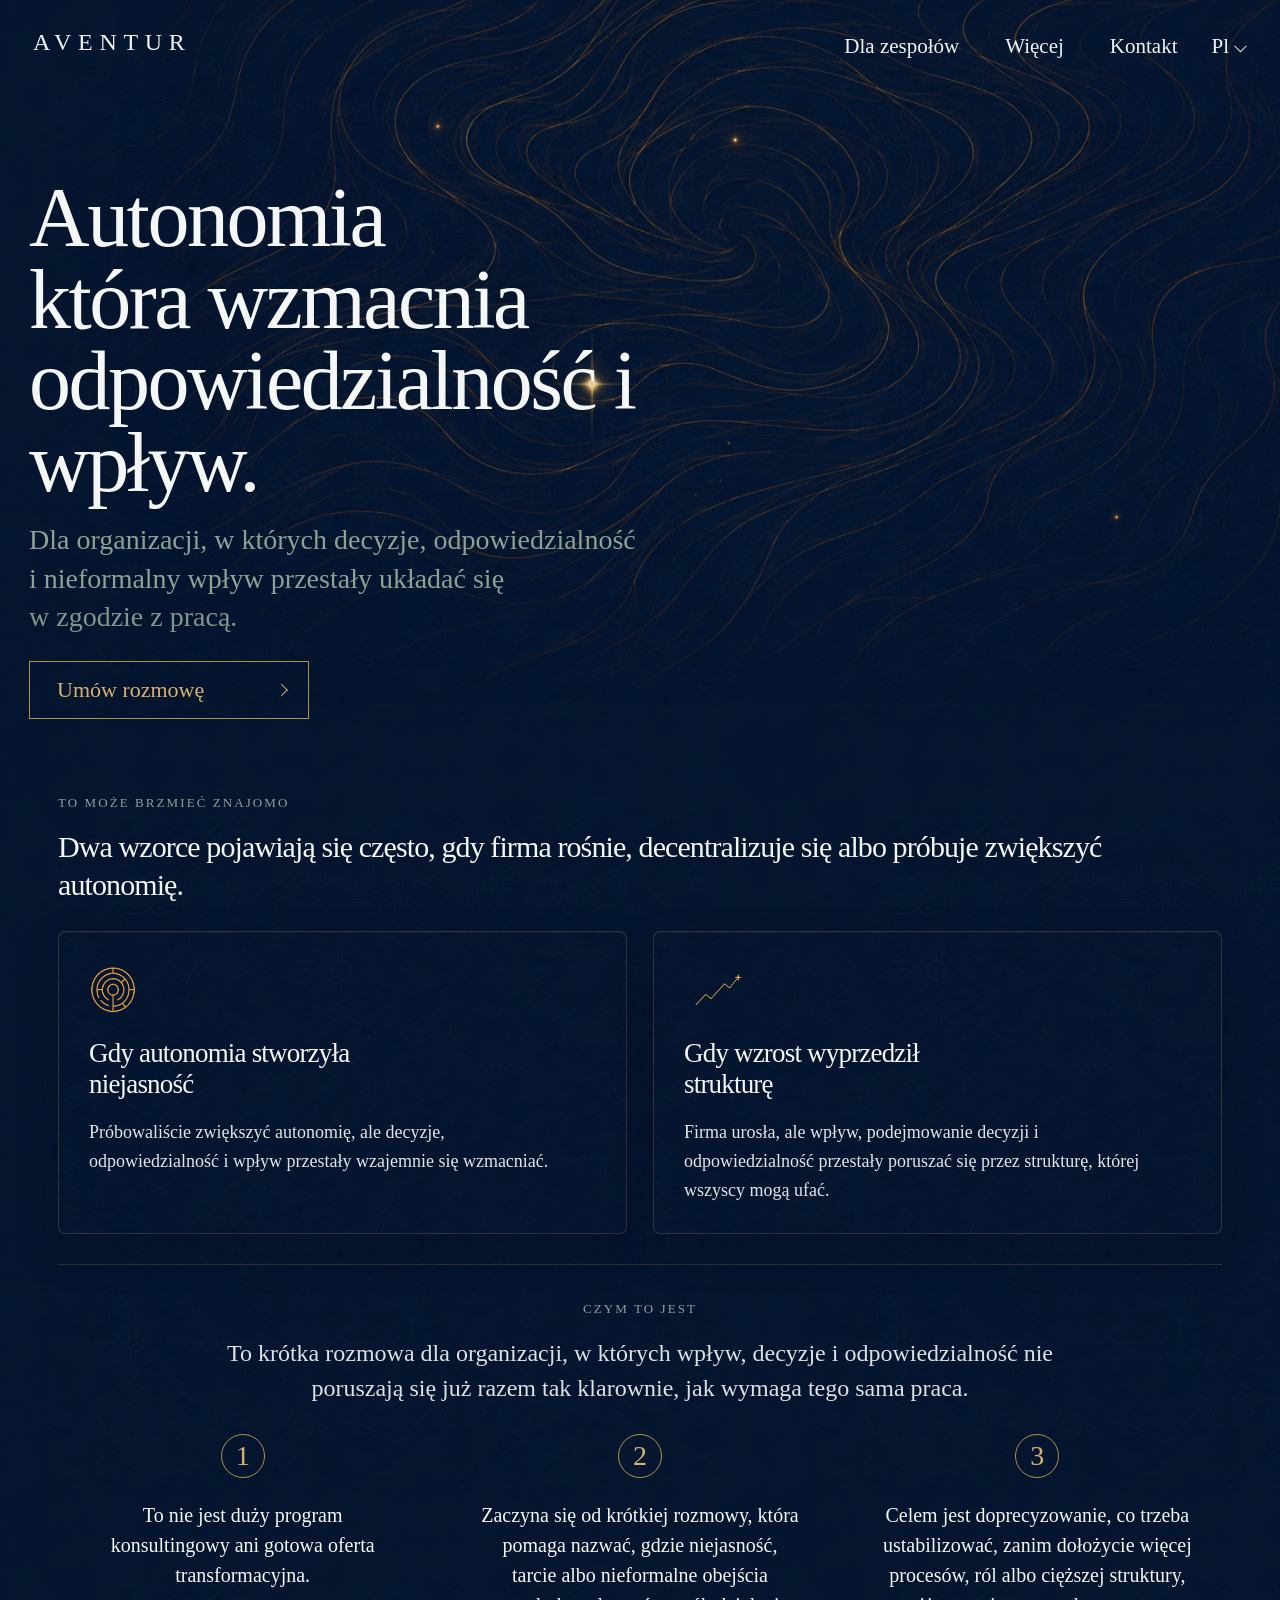
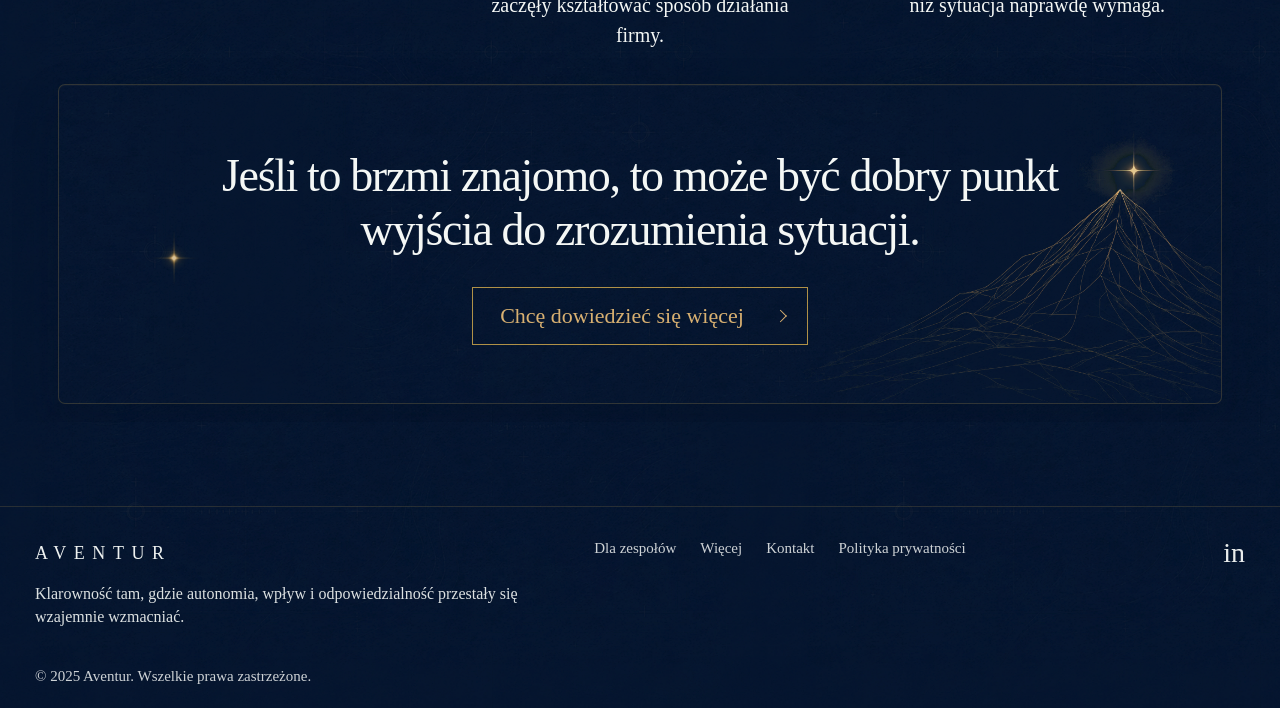
==== pl/index.html @ 3dde77f4 "Publish bilingual Aventur landing site Prepare the GitHub Pages site with Polish as the default entr" ====
<!DOCTYPE html>
<html lang="pl">
  <head>
    <meta charset="UTF-8">
    <meta name="viewport" content="width=device-width, initial-scale=1.0">
    <title>Aventur</title>
    <meta
      name="description"
      content="Aventur pomaga organizacjom odzyskać klarowność tam, gdzie decyzje, odpowiedzialność i wpływ przestały iść razem z pracą."
    >
    <link rel="canonical" href="https://aventur.biz/pl/">
    <link rel="alternate" hreflang="pl" href="https://aventur.biz/pl/">
    <link rel="alternate" hreflang="en" href="https://aventur.biz/en/">
    <link rel="alternate" hreflang="x-default" href="https://aventur.biz/pl/">
    <link rel="icon" type="image/png" href="../assets/favicon/favicon2.png">
    <meta name="theme-color" content="#0b0e12">
    <link rel="stylesheet" href="../styles.css">
  </head>
  <body>
    <main class="page-shell" id="top">
      <section class="hero-frame-wrap">
        <div class="hero-frame">
          <div class="hero-art" aria-hidden="true">
            <img
              class="hero-art-image"
              src="../assets/Hero image/aventurine_hero_nebula_alpha_brushed.png"
              alt=""
            >
            <img
              class="hero-art-star"
              src="../assets/logo/aventur-hero-image_cross_star.png"
              alt=""
            >
          </div>

          <header class="site-header">
            <a class="brand" href="#top" aria-label="Strona główna Aventur">
              <span class="brand-text">AVENTUR</span>
            </a>
            <div class="header-actions">
              <nav class="site-nav" aria-label="Główna nawigacja">
                <a href="#for-teams">Dla zespołów</a>
                <a href="#about">Więcej</a>
                <a href="#contact">Kontakt</a>
              </nav>
              <details class="lang-switch">
                <summary class="lang-current">Pl</summary>
                <div class="lang-menu" aria-label="Przełącznik języka">
                  <a class="lang-link" href="../en/" lang="en" hreflang="en">English</a>
                </div>
              </details>
            </div>
          </header>

          <div class="hero-grid">
            <div class="hero-copy">
              <h1>
                <span>Autonomia</span>
                <span>która wzmacnia</span>
                <span>odpowiedzialność i wpływ.</span>
              </h1>
              <p class="hero-support">
                <span>Dla organizacji, w których decyzje, odpowiedzialność</span>
                <span>i nieformalny wpływ przestały układać się</span>
                <span>w zgodzie z pracą.</span>
              </p>
              <a class="hero-cta" href="#contact">Umów rozmowę</a>
            </div>
          </div>

          <section class="recognition" aria-labelledby="recognition-title">
            <p class="section-eyebrow">To może brzmieć znajomo</p>
            <h2 class="section-title" id="recognition-title">
              Dwa wzorce pojawiają się często, gdy firma rośnie, decentralizuje się albo
              próbuje zwiększyć autonomię.
            </h2>

            <div class="card-row" id="for-teams">
              <article class="service-card">
                <img
                  class="service-symbol service-symbol--autonomy"
                  src="../assets/Symbols/When autonomy created ambiguity_alpha_crop.png"
                  alt=""
                >
                <h3>Gdy autonomia stworzyła niejasność</h3>
                <p>
                  Próbowaliście zwiększyć autonomię, ale decyzje, odpowiedzialność i wpływ
                  przestały wzajemnie się wzmacniać.
                </p>
              </article>
              <article class="service-card">
                <img
                  class="service-symbol service-symbol--growth"
                  src="../assets/Symbols/When growth outpaced structure_alpha_crop.png"
                  alt=""
                >
                <h3>Gdy wzrost wyprzedził strukturę</h3>
                <p>
                  Firma urosła, ale wpływ, podejmowanie decyzji i odpowiedzialność przestały
                  poruszać się przez strukturę, której wszyscy mogą ufać.
                </p>
              </article>
            </div>
          </section>

          <section class="what-this-is" id="about" aria-labelledby="what-this-is-title">
            <h2 class="section-eyebrow section-eyebrow--centered" id="what-this-is-title">
              Czym to jest
            </h2>
            <p class="what-this-is-intro">
              To krótka rozmowa dla organizacji, w których wpływ, decyzje i odpowiedzialność
              nie poruszają się już razem tak klarownie, jak wymaga tego sama praca.
            </p>
            <div class="steps-row">
              <article class="step-card">
                <span class="step-number">1</span>
                <p>To nie jest duży program konsultingowy ani gotowa oferta transformacyjna.</p>
              </article>
              <article class="step-card">
                <span class="step-number">2</span>
                <p>Zaczyna się od krótkiej rozmowy, która pomaga nazwać, gdzie niejasność, tarcie albo nieformalne obejścia zaczęły kształtować sposób działania firmy.</p>
              </article>
              <article class="step-card">
                <span class="step-number">3</span>
                <p>Celem jest doprecyzowanie, co trzeba ustabilizować, zanim dołożycie więcej procesów, ról albo cięższej struktury, niż sytuacja naprawdę wymaga.</p>
              </article>
            </div>
          </section>

          <section class="contact-panel" id="contact" aria-labelledby="contact-title">
            <div class="contact-panel-art" aria-hidden="true">
              <img
                class="contact-panel-artwork"
                src="../assets/Artwork/Mountain-alpha-5.png"
                alt=""
              >
              <img
                class="contact-panel-star"
                src="../assets/logo/aventur-hero-image_cross_star.png"
                alt=""
              >
            </div>
            <h2 class="contact-title" id="contact-title">
              Jeśli to brzmi znajomo, to może być dobry punkt wyjścia do zrozumienia sytuacji.
            </h2>
            <div class="contact-actions">
              <a class="hero-cta contact-cta" href="mailto:hello@aventur.biz">Chcę dowiedzieć się więcej</a>
            </div>
          </section>
        </div>
      </section>

      <footer class="site-footer" aria-label="Stopka">
        <div class="footer-inner">
          <div class="footer-grid">
            <div class="footer-brand-block">
              <a class="footer-brand" href="#top" aria-label="Strona główna Aventur">AVENTUR</a>
              <p>Klarowność tam, gdzie autonomia, wpływ i odpowiedzialność przestały się wzajemnie wzmacniać.</p>
            </div>

            <div class="footer-meta">
              <nav class="footer-meta-links" aria-label="Nawigacja w stopce">
                <a href="#for-teams">Dla zespołów</a>
                <a href="#about">Więcej</a>
                <a href="#contact">Kontakt</a>
                <a href="#">Polityka prywatności</a>
              </nav>

              <div class="footer-socials" aria-label="Linki społecznościowe">
                <a href="#" aria-label="LinkedIn">in</a>
              </div>
            </div>
          </div>

          <div class="footer-legal">
            <small>&copy; 2025 Aventur. Wszelkie prawa zastrzeżone.</small>
          </div>
        </div>
      </footer>
    </main>
  </body>
</html>
---- styles.css ----
:root {
  --av-deep-blue: #061a3d;
  --av-mineral-white: #f4f7f5;
  --av-muted-sage: #8aa394;
  --av-mineral-gold: #c8a24a;
  --av-border-light: rgba(244, 247, 245, 0.16);
  --av-shadow: 0 18px 42px rgba(5, 15, 34, 0.2);
  --content-band-max: 1342px;
  --content-min-gutter: 29px;
}

* {
  box-sizing: border-box;
}

body {
  margin: 0;
  min-width: 320px;
  background: var(--av-deep-blue);
  color: var(--av-mineral-white);
  font-family: Georgia, "Times New Roman", serif;
  line-height: 1.6;
}

img {
  display: block;
  max-width: 100%;
}

a {
  color: inherit;
  text-decoration: none;
}

a:focus-visible {
  outline: 2px solid var(--av-mineral-gold);
  outline-offset: 4px;
}

.page-shell {
  min-height: 100vh;
  background-color: var(--av-deep-blue);
  background-image: url("assets/backgrounds/BG_DARK_LEATHER_TILE_1024_source-preserved_v4_quiet.png");
  background-repeat: repeat;
  background-position: left top;
  background-size: 768px 768px;
}

.hero-frame {
  position: relative;
  width: 100%;
  min-height: 618px;
  overflow: hidden;
  padding: 30px 29px 18px;
}

.site-header {
  position: relative;
  z-index: 2;
  display: flex;
  align-items: flex-start;
  justify-content: space-between;
  gap: 2rem;
  padding-left: 4px;
  padding-right: 4px;
}

.brand {
  display: block;
  flex: 0 0 auto;
  line-height: 1;
}

.brand-text {
  display: inline-block;
  color: rgba(244, 247, 245, 0.98);
  font-family: inherit;
  font-size: 24px;
  font-weight: 400;
  letter-spacing: 0.28em;
  text-transform: uppercase;
  white-space: nowrap;
}

.site-nav {
  display: flex;
  flex-wrap: wrap;
  justify-content: flex-end;
  gap: 46px;
  padding-top: 4px;
  color: rgba(244, 247, 245, 0.98);
  font-size: 21px;
  line-height: 1.2;
}

.header-actions {
  display: flex;
  align-items: baseline;
  justify-content: flex-end;
  gap: 34px;
}

.lang-switch {
  position: relative;
  color: rgba(244, 247, 245, 0.98);
  font-size: 21px;
  line-height: 1.2;
}

.lang-switch summary {
  list-style: none;
}

.lang-switch summary::-webkit-details-marker {
  display: none;
}

.lang-current {
  position: relative;
  display: inline-flex;
  align-items: center;
  padding-right: 18px;
  cursor: pointer;
}

.lang-current::after {
  content: "";
  position: absolute;
  right: 2px;
  top: 50%;
  width: 8px;
  height: 8px;
  border-top: 1px solid currentColor;
  border-right: 1px solid currentColor;
  transform: translateY(-60%) rotate(135deg);
}

.lang-switch[open] .lang-current::after {
  transform: translateY(-40%) rotate(-45deg);
}

.lang-menu {
  position: absolute;
  top: calc(100% + 10px);
  right: 0;
  min-width: 56px;
  padding: 10px 12px;
  border: 1px solid rgba(200, 162, 74, 0.22);
  border-radius: 7px;
  background:
    url("assets/backgrounds/BG_DARK_LEATHER_TILE_1024_source-preserved_v4_quiet.png") center/768px 768px repeat,
    linear-gradient(180deg, rgba(11, 34, 74, 0.92) 0%, rgba(8, 26, 58, 0.88) 100%),
    rgba(9, 30, 68, 0.9);
  box-shadow: 0 18px 42px rgba(5, 15, 34, 0.24);
}

.lang-menu .lang-link {
  display: block;
  color: rgba(244, 247, 245, 0.84);
  white-space: nowrap;
}

.lang-link {
  color: rgba(244, 247, 245, 0.84);
}

.hero-grid {
  position: relative;
  z-index: 2;
  display: grid;
  grid-template-columns: minmax(0, 680px) minmax(0, 1fr);
  gap: 20px;
  margin-top: 118px;
}

.hero-copy {
  width: 658px;
  padding-left: max(0px, calc(((100vw - var(--content-band-max)) / 4) - var(--content-min-gutter)));
}

h1,
h2,
h3 {
  margin: 0;
  font-weight: 400;
  letter-spacing: -0.03em;
}

h1 {
  width: 658px;
  max-width: 658px;
  display: flex;
  flex-direction: column;
  font-size: 84px;
  line-height: 0.97;
}

h1 span,
.hero-support span {
  display: block;
  width: 100%;
}

.hero-support {
  width: 613px;
  max-width: 613px;
  margin: 18px 0 0;
  color: var(--av-muted-sage);
  font-size: 28px;
  line-height: 1.38;
}

.hero-support span:last-child {
  color: rgba(138, 163, 148, 0.92);
}

.hero-cta {
  position: relative;
  display: inline-flex;
  align-items: center;
  min-width: 280px;
  margin-top: 24px;
  padding: 15px 63px 15px 27px;
  border: 1px solid rgba(200, 162, 74, 0.88);
  color: #d8b071;
  font-size: 22px;
  line-height: 1.2;
}

.hero-cta::after {
  content: "";
  position: absolute;
  top: 50%;
  transform: translateY(-50%);
}

.hero-cta::after {
  right: 22px;
  width: 8px;
  height: 8px;
  border-top: 1px solid currentColor;
  border-right: 1px solid currentColor;
  transform: translateY(-50%) rotate(45deg);
}

.hero-art {
  position: absolute;
  inset: 0;
  z-index: 1;
  overflow: hidden;
  pointer-events: none;
}

.hero-art-image {
  position: absolute;
  top: -256px;
  right: -118px;
  width: 1280px;
  max-width: none;
}

.hero-art-star {
  position: absolute;
  top: 316px;
  right: 620px;
  width: 136px;
  max-width: none;
}

.recognition {
  position: relative;
  z-index: 2;
  width: 1342px;
  max-width: calc(100% - 58px);
  margin: 74px auto 0;
}

.section-eyebrow {
  margin: 0;
  color: #8aa394;
  font-size: 13px;
  letter-spacing: 0.16em;
  text-transform: uppercase;
}

.section-eyebrow--centered {
  text-align: center;
}

.section-title {
  max-width: 1060px;
  margin-top: 14px;
  font-size: 30px;
  line-height: 1.25;
}

.card-row {
  position: relative;
  z-index: 2;
  display: grid;
  grid-template-columns: repeat(2, minmax(0, 1fr));
  gap: 26px;
  margin-top: 28px;
}

.service-card {
  min-height: 284px;
  padding: 34px 30px 28px;
  border: 1px solid rgba(200, 162, 74, 0.22);
  border-radius: 7px;
  background:
    url("assets/backgrounds/BG_DARK_LEATHER_TILE_1024_source-preserved_v4_quiet.png") center/768px 768px repeat,
    linear-gradient(180deg, rgba(11, 34, 74, 0.38) 0%, rgba(8, 26, 58, 0.3) 100%),
    rgba(9, 30, 68, 0.28);
  box-shadow:
    inset 0 1px 0 rgba(200, 162, 74, 0.05),
    0 18px 42px rgba(5, 15, 34, 0.24);
}

.service-symbol {
  width: 48px;
  height: 48px;
  margin-bottom: 24px;
  object-fit: contain;
}

.service-symbol--growth {
  width: 68px;
}

.service-card h3 {
  max-width: 280px;
  font-size: 27px;
  line-height: 1.14;
}

.service-card p {
  max-width: 460px;
  margin: 18px 0 0;
  color: rgba(244, 247, 245, 0.92);
  font-size: 18px;
  line-height: 1.62;
}

.what-this-is {
  position: relative;
  z-index: 2;
  width: 1342px;
  max-width: calc(100% - 58px);
  margin: 30px auto 0;
  padding: 34px 0 0;
  border-top: 1px solid rgba(200, 162, 74, 0.18);
}

.what-this-is-intro {
  max-width: 900px;
  margin: 16px auto 0;
  text-align: center;
  color: rgba(244, 247, 245, 0.9);
  font-size: 24px;
  line-height: 1.45;
}

.steps-row {
  display: grid;
  grid-template-columns: repeat(3, minmax(0, 1fr));
  gap: 28px;
  margin-top: 28px;
}

.step-card {
  text-align: center;
}

.step-number {
  display: inline-flex;
  align-items: center;
  justify-content: center;
  width: 44px;
  height: 44px;
  border: 1px solid rgba(200, 162, 74, 0.88);
  border-radius: 50%;
  color: #d8b071;
  font-size: 28px;
  line-height: 1;
}

.step-card p {
  max-width: 320px;
  margin: 22px auto 0;
  font-size: 20px;
  line-height: 1.5;
}

.contact-panel {
  position: relative;
  z-index: 2;
  width: 1342px;
  max-width: calc(100% - 58px);
  margin: 34px auto 0;
  padding: 64px 48px 58px;
  border: 1px solid rgba(200, 162, 74, 0.22);
  border-radius: 7px;
  background:
    url("assets/backgrounds/BG_DARK_LEATHER_TILE_1024_source-preserved_v4_quiet.png") center/768px 768px repeat,
    linear-gradient(180deg, rgba(11, 34, 74, 0.34) 0%, rgba(8, 26, 58, 0.28) 100%),
    rgba(9, 30, 68, 0.26);
  box-shadow:
    inset 0 1px 0 rgba(200, 162, 74, 0.05),
    0 20px 46px rgba(5, 15, 34, 0.22);
  text-align: center;
  overflow: hidden;
}

.contact-panel-art {
  position: absolute;
  inset: 0;
  pointer-events: none;
}

.contact-panel-artwork {
  position: absolute;
  right: 0;
  bottom: 0;
  width: min(44%, 520px);
  max-height: calc(100% - 36px);
  max-width: none;
  object-fit: contain;
  object-position: right bottom;
  opacity: 0.9;
}

.contact-panel-star {
  position: absolute;
  left: 82px;
  top: 140px;
  width: 66px;
  max-width: none;
  opacity: 0.95;
}

.contact-title {
  max-width: 930px;
  margin: 0 auto;
  font-size: 46px;
  line-height: 1.18;
  position: relative;
  z-index: 1;
}

.contact-cta {
  margin-top: 0;
}

.contact-actions {
  display: flex;
  flex-direction: column;
  align-items: center;
  margin-top: 30px;
  position: relative;
  z-index: 1;
}

.contact-email {
  display: inline-block;
  margin-top: 22px;
  color: #aeb78a;
  font-size: 21px;
  line-height: 1.25;
}

.site-footer {
  margin-top: 84px;
  border-top: 1px solid rgba(200, 162, 74, 0.18);
}

.footer-inner {
  width: min(1440px, calc(100% - 70px));
  margin: 0 auto;
}

.footer-grid {
  display: grid;
  grid-template-columns: 1.1fr 1.4fr;
  gap: 48px;
  align-items: start;
  padding: 30px 0 24px;
}

.footer-brand-block {
  padding-top: 2px;
}

.footer-brand {
  display: inline-block;
  color: rgba(244, 247, 245, 0.98);
  font-size: 18px;
  letter-spacing: 0.42em;
  text-transform: uppercase;
}

.footer-brand-block p,
.footer-email,
.footer-legal small {
  display: block;
  margin: 14px 0 0;
  color: rgba(244, 247, 245, 0.9);
  font-size: 16px;
  line-height: 1.45;
}

.footer-email {
  color: #aeb78a;
}

.footer-meta {
  display: flex;
  align-items: flex-start;
  justify-content: space-between;
  gap: 24px;
  margin-top: 2px;
}

.footer-meta-links,
.footer-socials {
  display: flex;
  align-items: center;
  gap: 24px;
  flex-wrap: wrap;
}

.footer-meta a,
.footer-legal small {
  color: rgba(244, 247, 245, 0.84);
  font-size: 15px;
  line-height: 1.3;
}

.footer-socials a {
  min-width: 20px;
  color: rgba(244, 247, 245, 0.96);
  font-size: 28px;
  line-height: 1;
  text-align: center;
}

.footer-legal {
  padding: 0 0 22px;
}

@media (max-width: 1180px) and (min-width: 901px) {
  .hero-art-star {
    top: 348px;
    right: 420px;
    width: 120px;
  }
}

@media (max-width: 900px) {
  .hero-frame {
    min-height: auto;
    padding: 20px 18px 18px;
  }

  .hero-grid,
  .card-row {
    display: block;
  }

  .site-header,
  .header-actions {
    display: block;
  }

  .site-nav {
    gap: 20px;
    margin-top: 16px;
  }

  .lang-switch {
    margin-top: 14px;
    font-size: 18px;
  }

  .lang-menu {
    left: 0;
    right: auto;
  }

  .hero-copy,
  .card-row {
    padding-left: 0;
  }

  .footer-inner {
    width: calc(100% - 36px);
  }

  .hero-copy,
  h1,
  .hero-support {
    width: 100%;
    max-width: 392px;
  }

  .hero-grid {
    margin-top: 42px;
  }

  .recognition,
  .what-this-is,
  .contact-panel {
    width: calc(100% - 36px);
  }

  .hero-art {
    inset: 0;
    min-height: 0;
    margin-top: 0;
  }

  .hero-art-image {
    position: absolute;
    top: -120px;
    right: -180px;
    width: min(120vw, 780px);
    max-width: none;
  }

  .hero-art-star {
    top: 232px;
    right: 180px;
    width: 104px;
  }

  .card-row {
    grid-template-columns: 1fr;
  }

  .steps-row,
  .footer-grid,
  .footer-meta {
    display: block;
  }

  .recognition {
    margin-top: 52px;
  }

  .section-title {
    font-size: 26px;
  }

  .what-this-is {
    margin-top: 24px;
  }

  .what-this-is-intro {
    font-size: 21px;
  }

  .step-card + .step-card {
    margin-top: 28px;
  }

  .contact-panel {
    padding: 44px 24px 40px;
  }

  .contact-panel-artwork {
    right: 0;
    bottom: 0;
    width: min(62%, 340px);
    max-height: calc(100% - 24px);
  }

  .contact-panel-star {
    left: 28px;
    top: 118px;
    width: 48px;
  }

  .contact-title {
    font-size: 34px;
  }

  .contact-email {
    font-size: 18px;
  }

  .footer-grid {
    padding-top: 24px;
  }

  .footer-meta {
    margin-top: 24px;
  }

  .footer-socials {
    margin-top: 18px;
  }
}

@media (max-width: 640px) {
  .brand-text {
    font-size: 15px;
  }

  .site-nav {
    font-size: 14px;
    gap: 16px;
  }

  .lang-switch {
    font-size: 13px;
  }

  h1 {
    font-size: 48px;
  }

  .hero-support {
    font-size: 20px;
  }

  .hero-art-image {
    top: -76px;
    right: -158px;
    width: min(132vw, 640px);
  }

  .hero-art-star {
    top: 214px;
    right: 126px;
    width: 84px;
  }
}
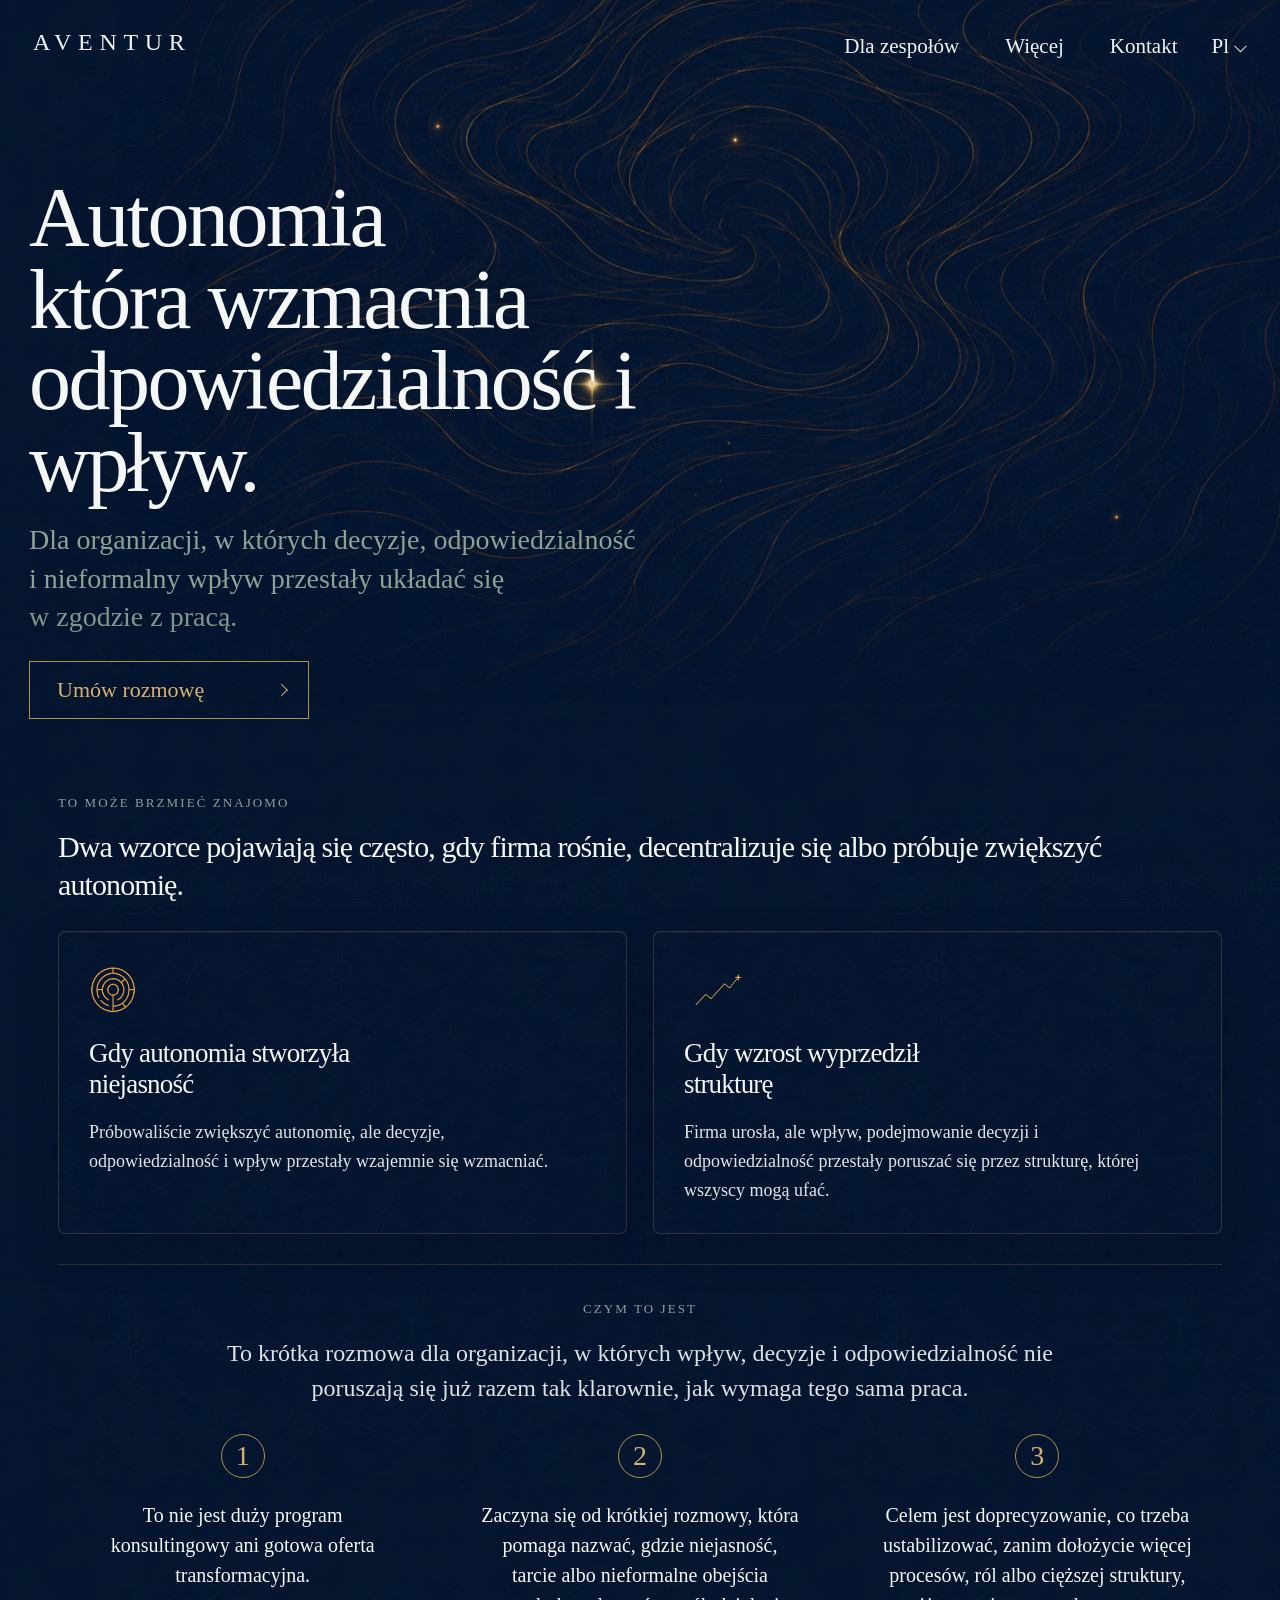
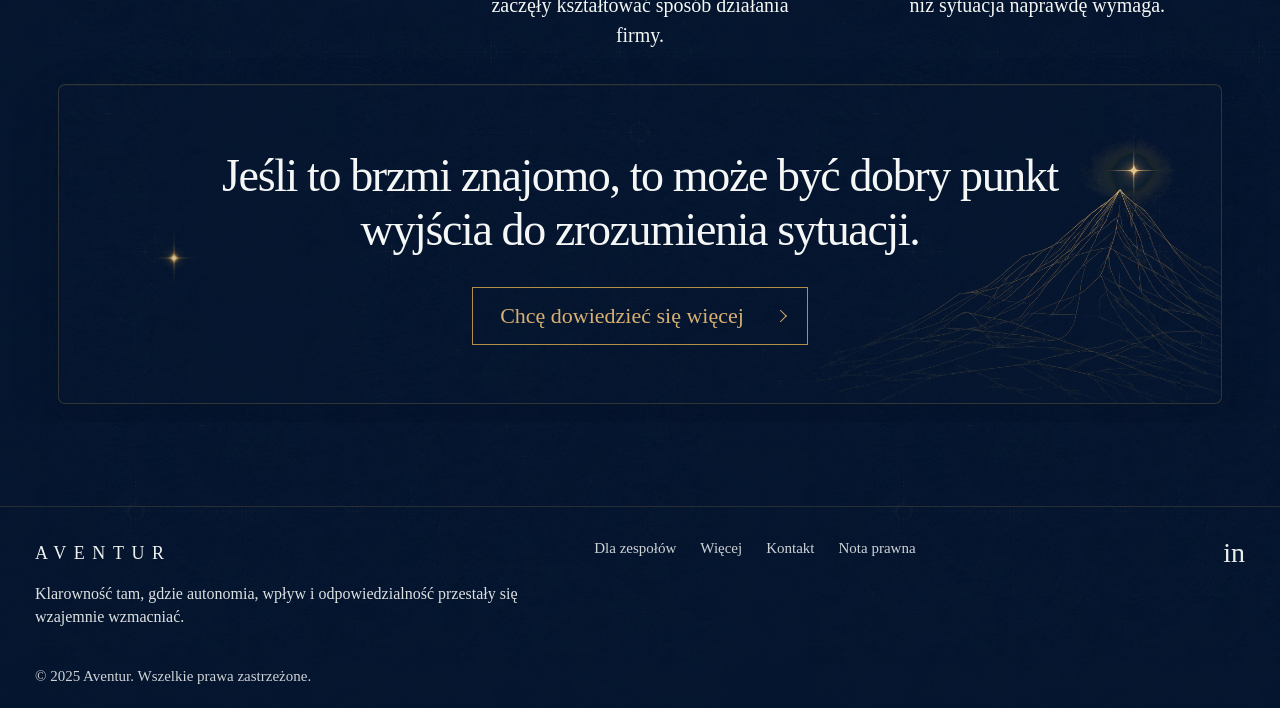
==== commit e19591d1: "Add legal pages" ====
--- a/pl/index.html
+++ b/pl/index.html
@@ -163,7 +163,7 @@
                 <a href="#for-teams">Dla zespołów</a>
                 <a href="#about">Więcej</a>
                 <a href="#contact">Kontakt</a>
-                <a href="#">Polityka prywatności</a>
+                <a href="./legal/">Nota prawna</a>
               </nav>
 
               <div class="footer-socials" aria-label="Linki społecznościowe">
--- a/styles.css
+++ b/styles.css
@@ -301,6 +301,12 @@
   grid-template-columns: repeat(2, minmax(0, 1fr));
   gap: 26px;
   margin-top: 28px;
+}
+
+.card-row[id],
+.what-this-is[id],
+.contact-panel[id] {
+  scroll-margin-top: 24vh;
 }
 
 .service-card {
@@ -390,6 +396,24 @@
   margin: 22px auto 0;
   font-size: 20px;
   line-height: 1.5;
+}
+
+/* Legal pages: keep long-form text readable and not forced into card widths. */
+.legal-page .steps-row {
+  grid-template-columns: 1fr;
+  width: min(1040px, calc(100% - 58px));
+  margin-left: auto;
+  margin-right: auto;
+}
+
+.legal-page .step-card {
+  text-align: left;
+}
+
+.legal-page .step-card p {
+  max-width: none;
+  margin-left: 0;
+  margin-right: 0;
 }
 
 .contact-panel {
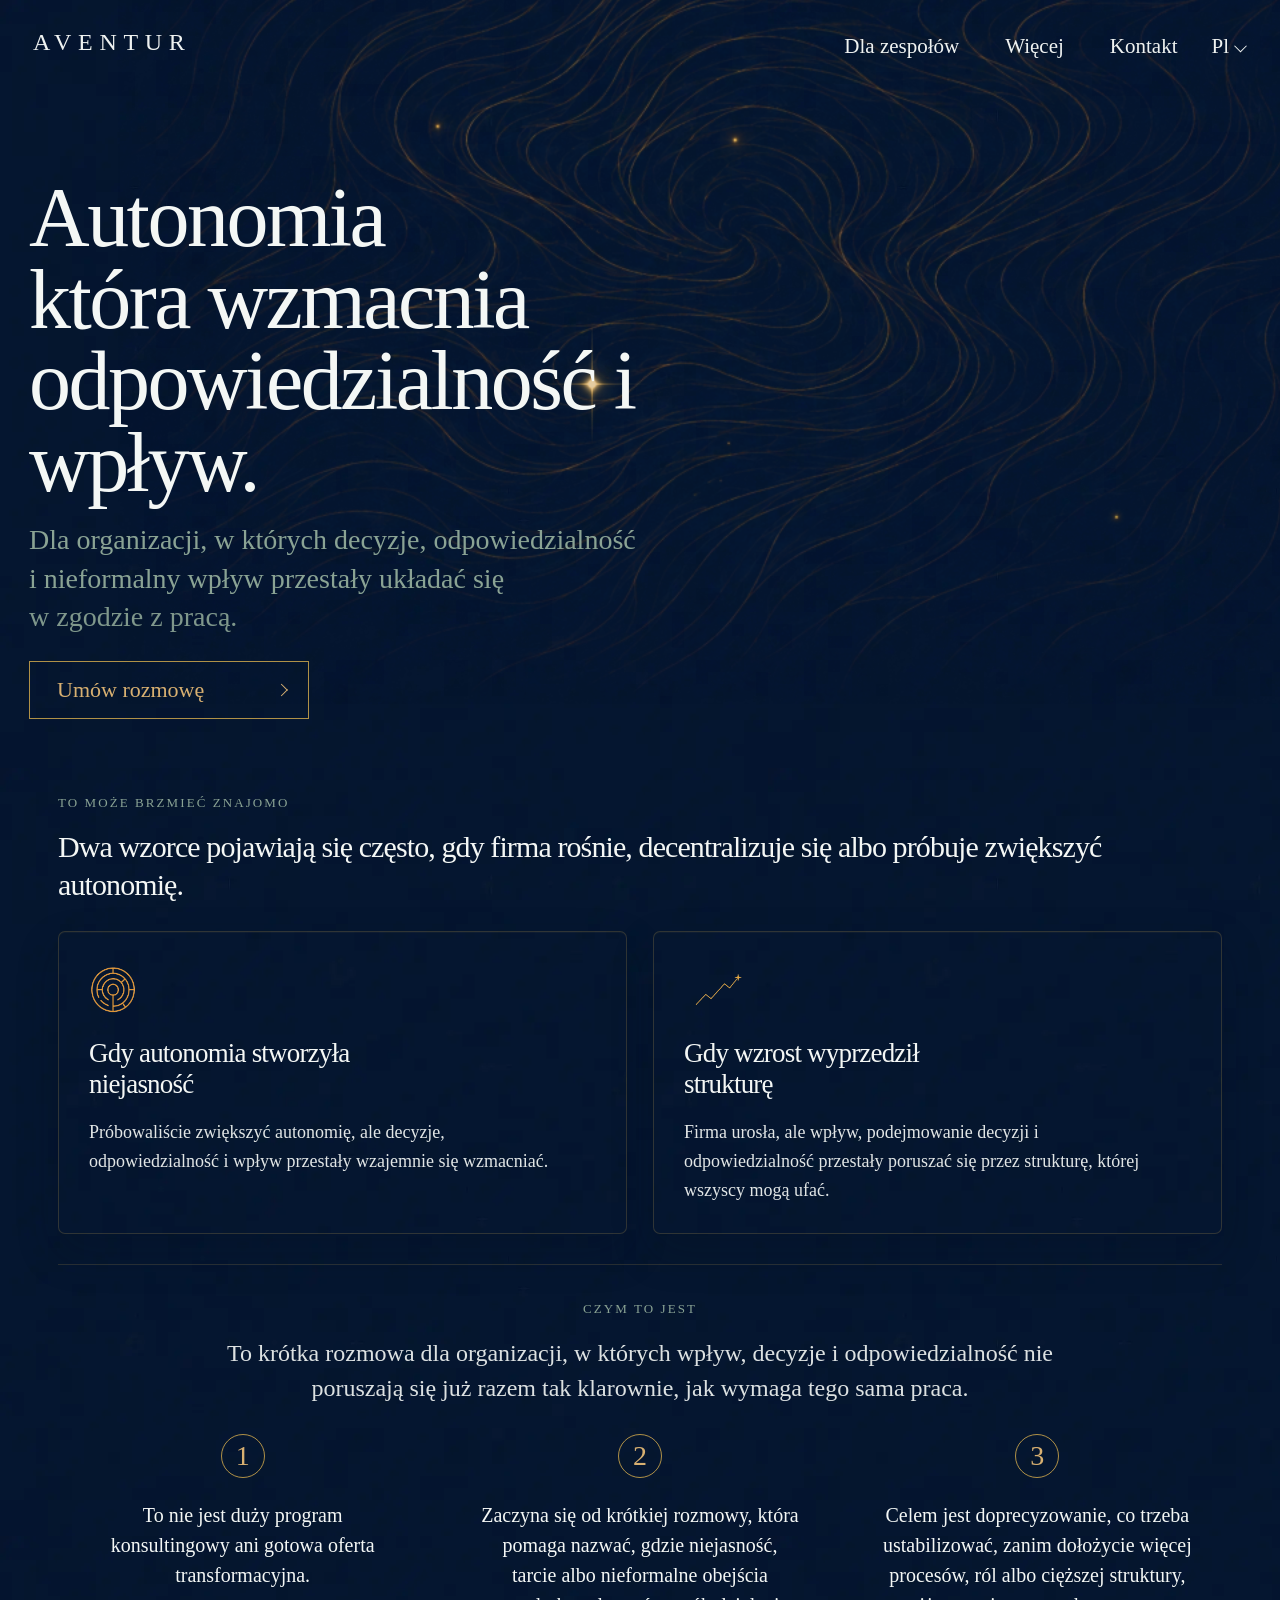
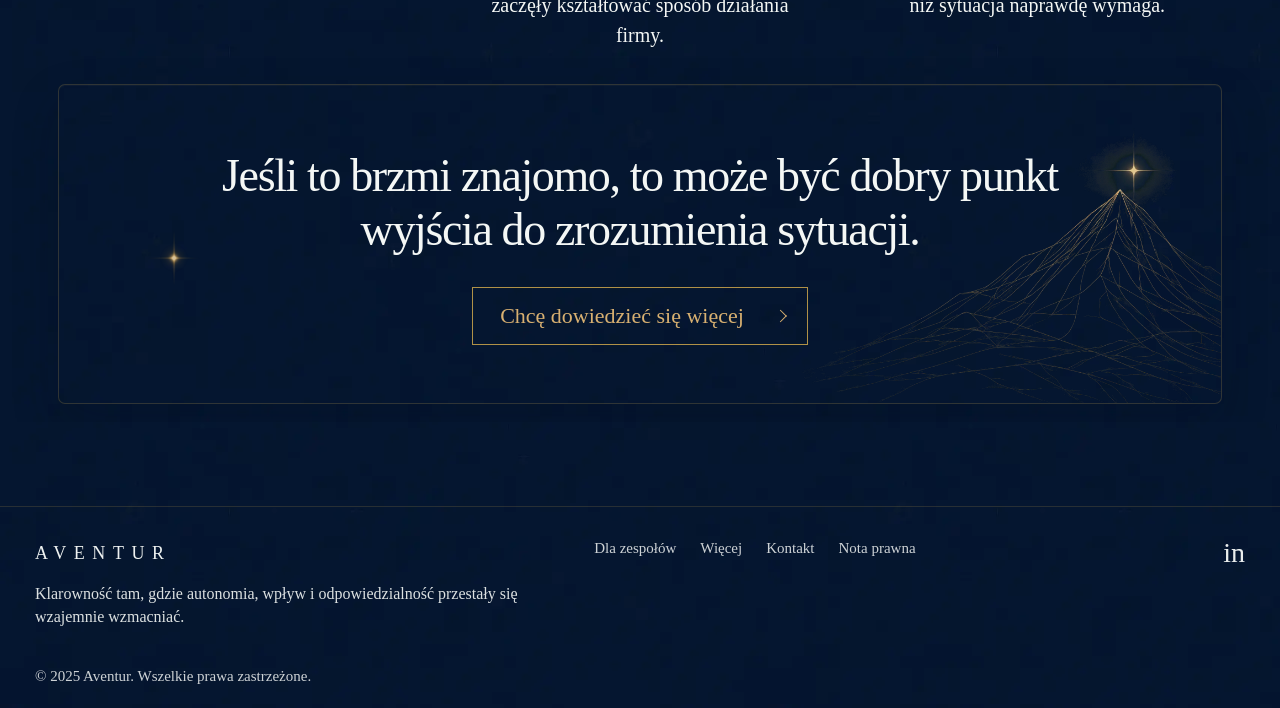
==== commit 86420039: "Optimize image assets for faster loads Add WebP variants (including a smaller hero image), lazy-load" ====
--- a/pl/index.html
+++ b/pl/index.html
@@ -23,8 +23,9 @@
           <div class="hero-art" aria-hidden="true">
             <img
               class="hero-art-image"
-              src="../assets/Hero image/aventurine_hero_nebula_alpha_brushed.png"
+              src="../assets/Hero image/aventurine_hero_nebula_alpha_brushed_960.webp"
               alt=""
+              fetchpriority="high"
             >
             <img
               class="hero-art-star"
@@ -81,6 +82,7 @@
                   class="service-symbol service-symbol--autonomy"
                   src="../assets/Symbols/When autonomy created ambiguity_alpha_crop.png"
                   alt=""
+                  loading="lazy"
                 >
                 <h3>Gdy autonomia stworzyła niejasność</h3>
                 <p>
@@ -93,6 +95,7 @@
                   class="service-symbol service-symbol--growth"
                   src="../assets/Symbols/When growth outpaced structure_alpha_crop.png"
                   alt=""
+                  loading="lazy"
                 >
                 <h3>Gdy wzrost wyprzedził strukturę</h3>
                 <p>
@@ -131,8 +134,9 @@
             <div class="contact-panel-art" aria-hidden="true">
               <img
                 class="contact-panel-artwork"
-                src="../assets/Artwork/Mountain-alpha-5.png"
+                src="../assets/Artwork/Mountain-alpha-5.webp"
                 alt=""
+                loading="lazy"
               >
               <img
                 class="contact-panel-star"
--- a/styles.css
+++ b/styles.css
@@ -40,7 +40,7 @@
 .page-shell {
   min-height: 100vh;
   background-color: var(--av-deep-blue);
-  background-image: url("assets/backgrounds/BG_DARK_LEATHER_TILE_1024_source-preserved_v4_quiet.png");
+  background-image: url("assets/backgrounds/BG_DARK_LEATHER_TILE_1024_source-preserved_v4_quiet.webp");
   background-repeat: repeat;
   background-position: left top;
   background-size: 768px 768px;
@@ -148,7 +148,7 @@
   border: 1px solid rgba(200, 162, 74, 0.22);
   border-radius: 7px;
   background:
-    url("assets/backgrounds/BG_DARK_LEATHER_TILE_1024_source-preserved_v4_quiet.png") center/768px 768px repeat,
+    url("assets/backgrounds/BG_DARK_LEATHER_TILE_1024_source-preserved_v4_quiet.webp") center/768px 768px repeat,
     linear-gradient(180deg, rgba(11, 34, 74, 0.92) 0%, rgba(8, 26, 58, 0.88) 100%),
     rgba(9, 30, 68, 0.9);
   box-shadow: 0 18px 42px rgba(5, 15, 34, 0.24);
@@ -315,7 +315,7 @@
   border: 1px solid rgba(200, 162, 74, 0.22);
   border-radius: 7px;
   background:
-    url("assets/backgrounds/BG_DARK_LEATHER_TILE_1024_source-preserved_v4_quiet.png") center/768px 768px repeat,
+    url("assets/backgrounds/BG_DARK_LEATHER_TILE_1024_source-preserved_v4_quiet.webp") center/768px 768px repeat,
     linear-gradient(180deg, rgba(11, 34, 74, 0.38) 0%, rgba(8, 26, 58, 0.3) 100%),
     rgba(9, 30, 68, 0.28);
   box-shadow:
@@ -426,7 +426,7 @@
   border: 1px solid rgba(200, 162, 74, 0.22);
   border-radius: 7px;
   background:
-    url("assets/backgrounds/BG_DARK_LEATHER_TILE_1024_source-preserved_v4_quiet.png") center/768px 768px repeat,
+    url("assets/backgrounds/BG_DARK_LEATHER_TILE_1024_source-preserved_v4_quiet.webp") center/768px 768px repeat,
     linear-gradient(180deg, rgba(11, 34, 74, 0.34) 0%, rgba(8, 26, 58, 0.28) 100%),
     rgba(9, 30, 68, 0.26);
   box-shadow:
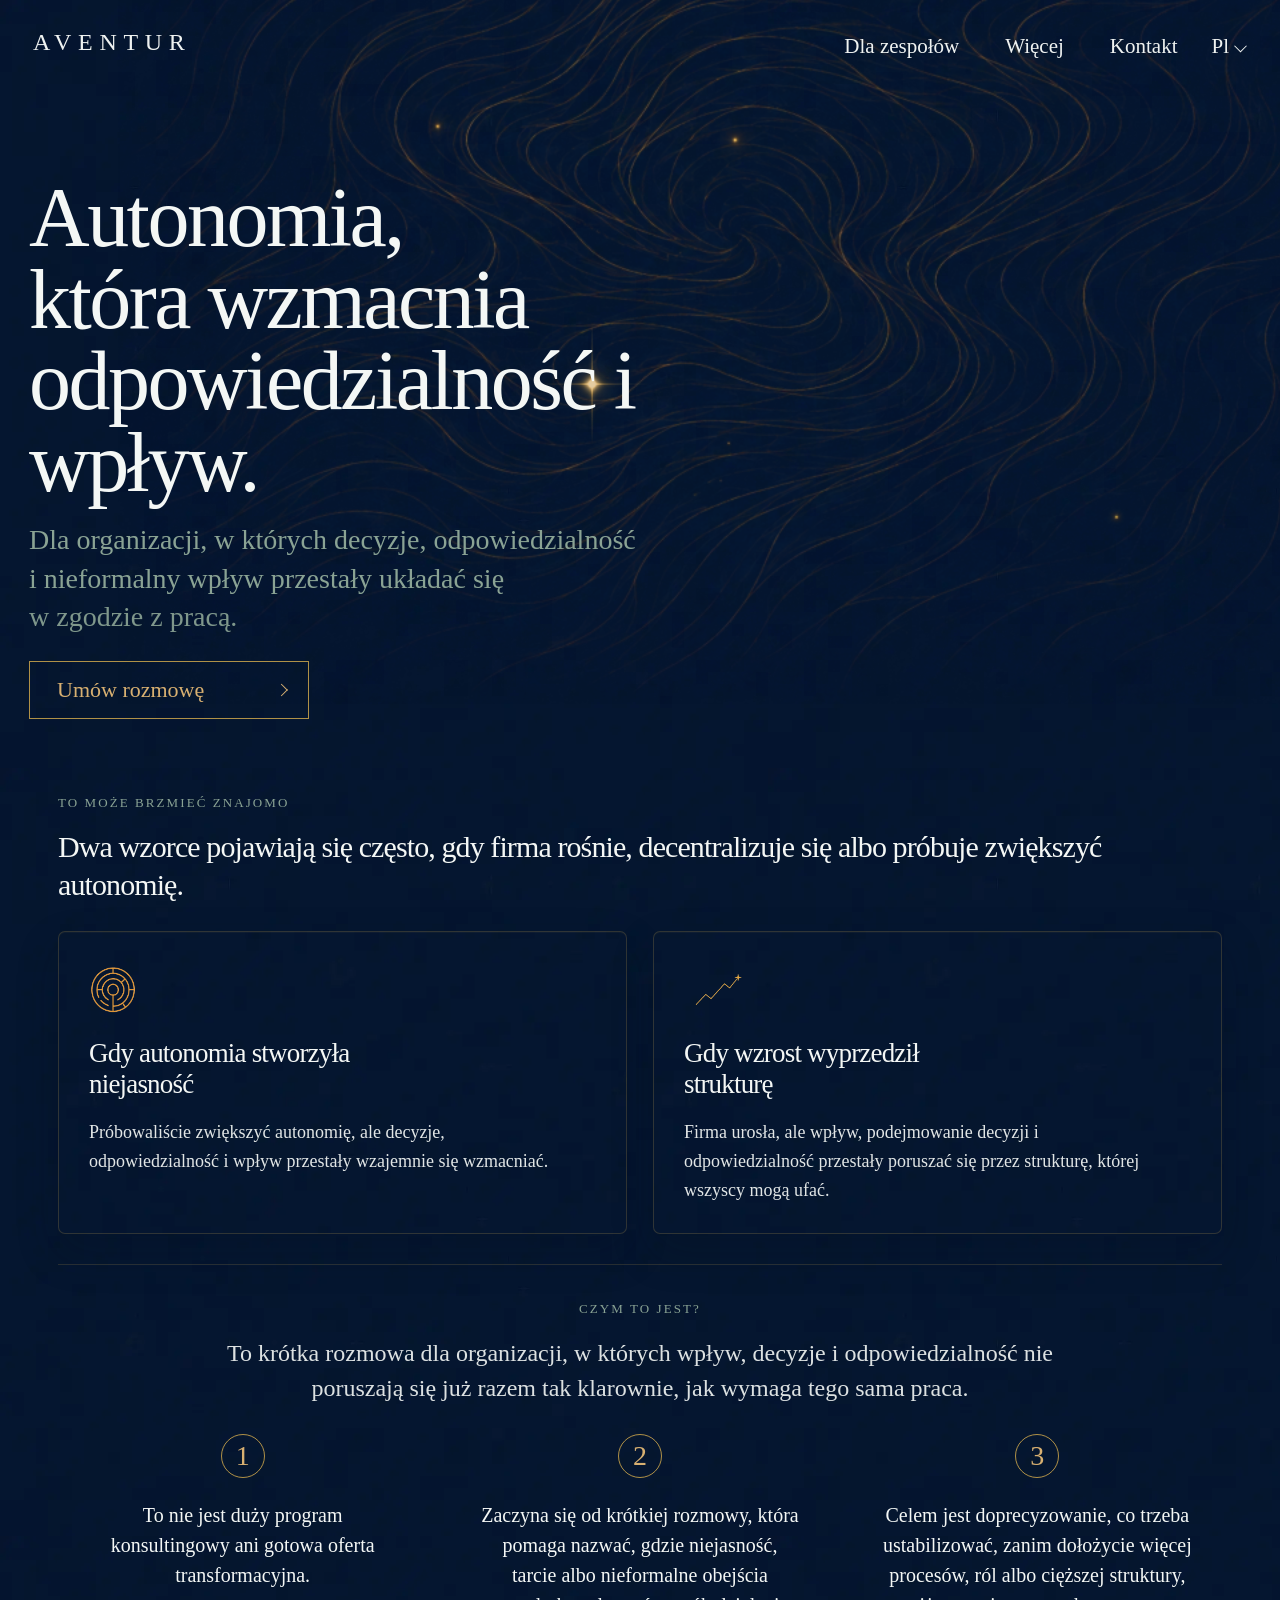
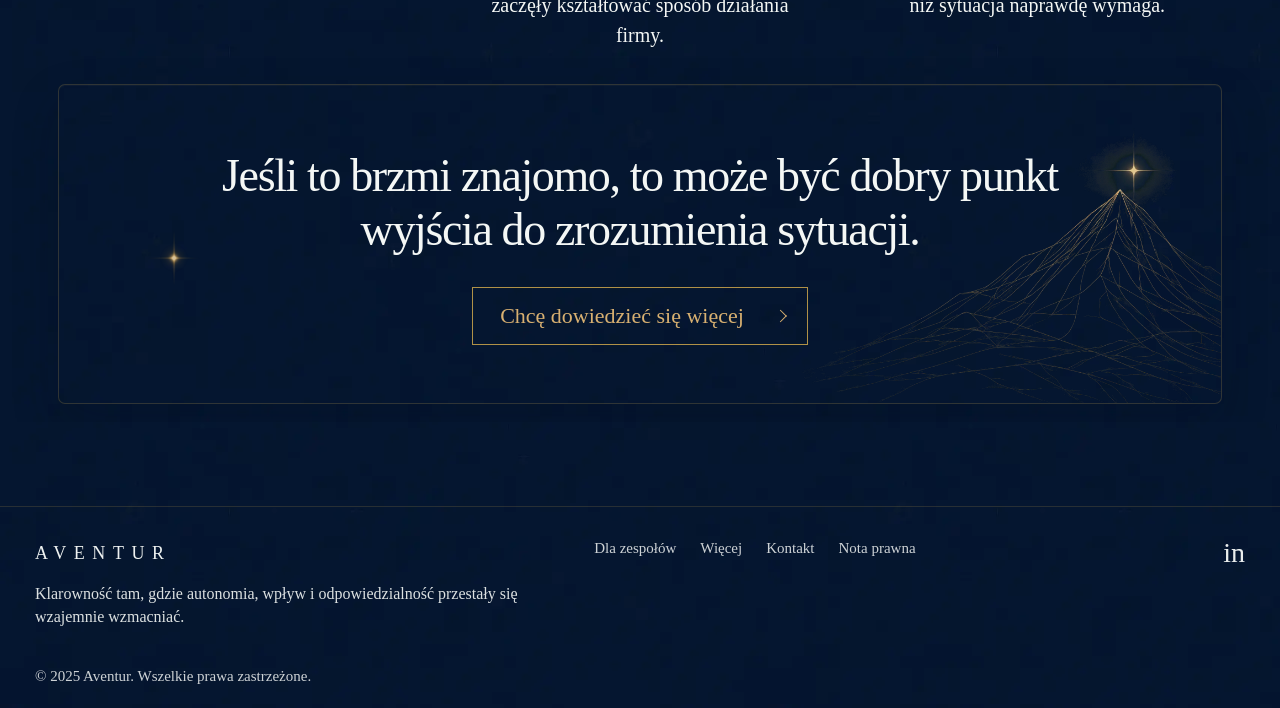
==== commit 61a08cc4: "Fix Polish punctuation" ====
--- a/pl/index.html
+++ b/pl/index.html
@@ -42,7 +42,7 @@
               <nav class="site-nav" aria-label="Główna nawigacja">
                 <a href="#for-teams">Dla zespołów</a>
                 <a href="#about">Więcej</a>
-                <a href="#contact">Kontakt</a>
+                <a href="mailto:hello@aventur.biz">Kontakt</a>
               </nav>
               <details class="lang-switch">
                 <summary class="lang-current">Pl</summary>
@@ -56,7 +56,7 @@
           <div class="hero-grid">
             <div class="hero-copy">
               <h1>
-                <span>Autonomia</span>
+                <span>Autonomia,</span>
                 <span>która wzmacnia</span>
                 <span>odpowiedzialność i wpływ.</span>
               </h1>
@@ -65,7 +65,7 @@
                 <span>i nieformalny wpływ przestały układać się</span>
                 <span>w zgodzie z pracą.</span>
               </p>
-              <a class="hero-cta" href="#contact">Umów rozmowę</a>
+              <a class="hero-cta" href="mailto:hello@aventur.biz">Umów rozmowę</a>
             </div>
           </div>
 
@@ -108,7 +108,7 @@
 
           <section class="what-this-is" id="about" aria-labelledby="what-this-is-title">
             <h2 class="section-eyebrow section-eyebrow--centered" id="what-this-is-title">
-              Czym to jest
+              Czym to jest?
             </h2>
             <p class="what-this-is-intro">
               To krótka rozmowa dla organizacji, w których wpływ, decyzje i odpowiedzialność
